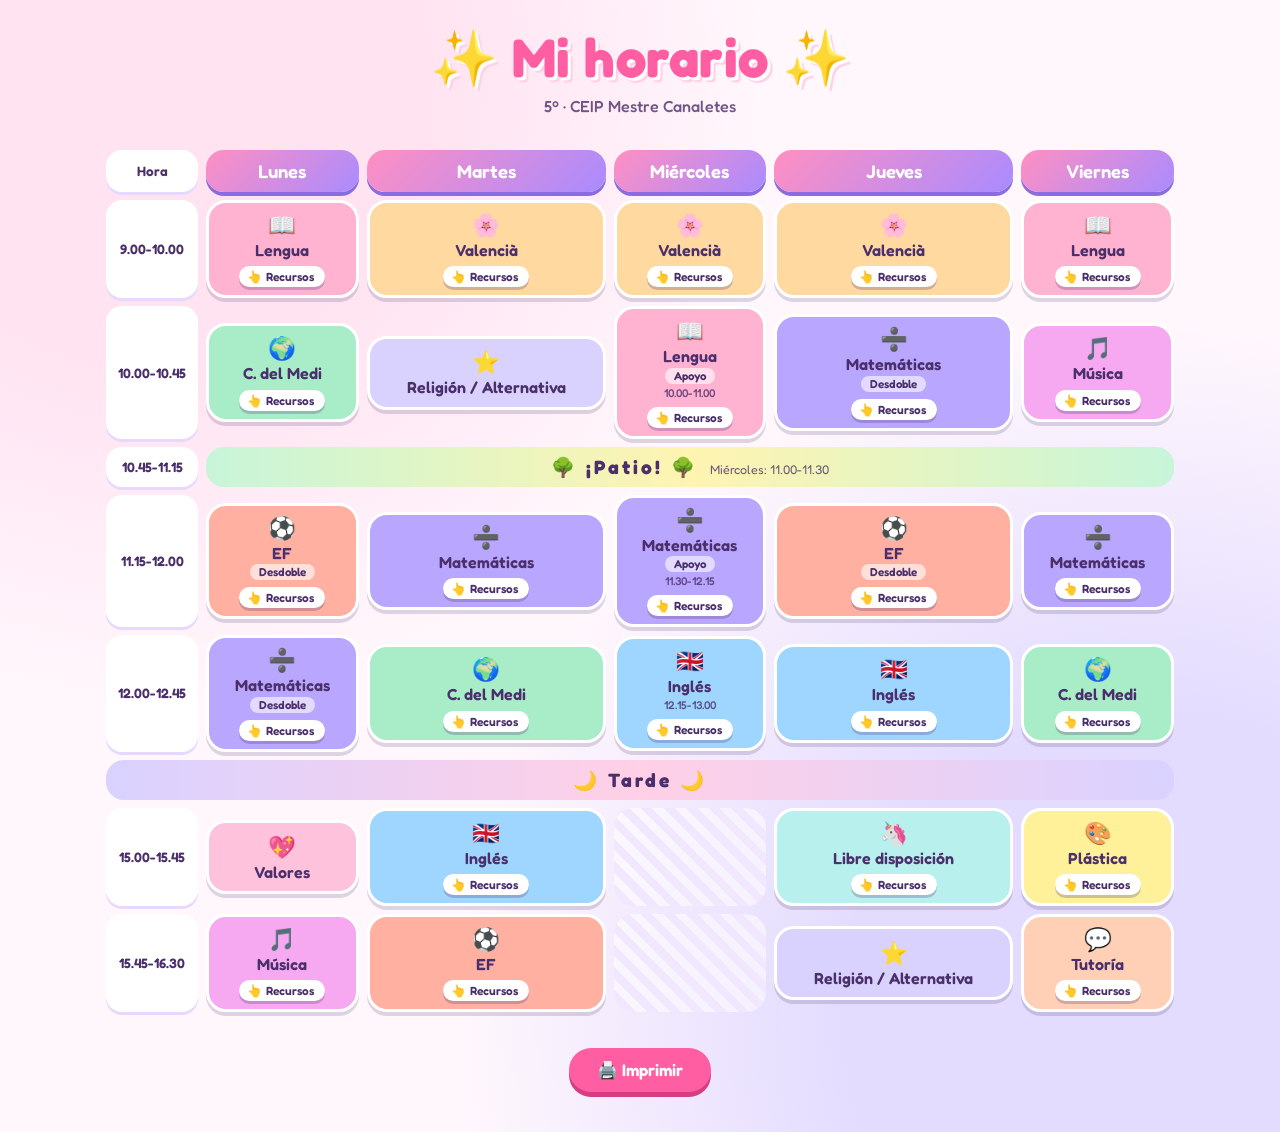
==== index.html @ f4cc891e "Horario 5º Olivia" ====
<!DOCTYPE html>
<html lang="es"><head><meta charset="UTF-8">
<meta name="viewport" content="width=device-width, initial-scale=1">
<title>Mi horario · 5º</title>
<link href="https://fonts.googleapis.com/css2?family=Fredoka:wght@400;500;600;700&display=swap" rel="stylesheet">
<link rel="stylesheet" href="css/estilos.css">
</head><body>
<header><h1>✨ Mi horario ✨</h1><p>5º · CEIP Mestre Canaletes</p></header>
<div class="wrap">
<table><thead><tr><th class="hora">Hora</th>
<th class="dia d0"><span>Lunes</span></th>
<th class="dia d1"><span>Martes</span></th>
<th class="dia d2"><span>Miércoles</span></th>
<th class="dia d3"><span>Jueves</span></th>
<th class="dia d4"><span>Viernes</span></th>
</tr></thead><tbody>
<tr><th class="hora">9.00-10.00</th>
<td class="m lengua"><div class="card"><span class="ico">📖</span><strong>Lengua</strong><a class="rec" href="https://www.mundoprimaria.com/juegos-educativos/juegos-lenguaje" target="_blank" rel="noopener noreferrer" aria-label="Recursos de Lengua" title="Recursos de Lengua"><span class="dedo" aria-hidden="true">👆</span>Recursos</a></div></td>
<td class="m valencia"><div class="card"><span class="ico">🌸</span><strong>Valencià</strong><a class="rec" href="https://www.avl.gva.es/lexicval/" target="_blank" rel="noopener noreferrer" aria-label="Recursos de Valencià" title="Recursos de Valencià"><span class="dedo" aria-hidden="true">👆</span>Recursos</a></div></td>
<td class="m valencia"><div class="card"><span class="ico">🌸</span><strong>Valencià</strong><a class="rec" href="https://www.avl.gva.es/lexicval/" target="_blank" rel="noopener noreferrer" aria-label="Recursos de Valencià" title="Recursos de Valencià"><span class="dedo" aria-hidden="true">👆</span>Recursos</a></div></td>
<td class="m valencia"><div class="card"><span class="ico">🌸</span><strong>Valencià</strong><a class="rec" href="https://www.avl.gva.es/lexicval/" target="_blank" rel="noopener noreferrer" aria-label="Recursos de Valencià" title="Recursos de Valencià"><span class="dedo" aria-hidden="true">👆</span>Recursos</a></div></td>
<td class="m lengua"><div class="card"><span class="ico">📖</span><strong>Lengua</strong><a class="rec" href="https://www.mundoprimaria.com/juegos-educativos/juegos-lenguaje" target="_blank" rel="noopener noreferrer" aria-label="Recursos de Lengua" title="Recursos de Lengua"><span class="dedo" aria-hidden="true">👆</span>Recursos</a></div></td>
</tr>
<tr><th class="hora">10.00-10.45</th>
<td class="m medi"><div class="card"><span class="ico">🌍</span><strong>C. del Medi</strong><a class="rec" href="https://www.mundoprimaria.com/juegos-educativos/juegos-ciencias" target="_blank" rel="noopener noreferrer" aria-label="Recursos de C. del Medi" title="Recursos de C. del Medi"><span class="dedo" aria-hidden="true">👆</span>Recursos</a></div></td>
<td class="m religion"><div class="card"><span class="ico">⭐</span><strong>Religión / Alternativa</strong></div></td>
<td class="m lengua"><div class="card"><span class="ico">📖</span><strong>Lengua</strong><em>Apoyo</em><small>10.00-11.00</small><a class="rec" href="https://www.mundoprimaria.com/juegos-educativos/juegos-lenguaje" target="_blank" rel="noopener noreferrer" aria-label="Recursos de Lengua" title="Recursos de Lengua"><span class="dedo" aria-hidden="true">👆</span>Recursos</a></div></td>
<td class="m mates"><div class="card"><span class="ico">➗</span><strong>Matemáticas</strong><em>Desdoble</em><a class="rec" href="https://www.mundoprimaria.com/juegos-educativos/juegos-matematicas/mates-areas-cursos" target="_blank" rel="noopener noreferrer" aria-label="Recursos de Matemáticas" title="Recursos de Matemáticas"><span class="dedo" aria-hidden="true">👆</span>Recursos</a></div></td>
<td class="m musica"><div class="card"><span class="ico">🎵</span><strong>Música</strong><a class="rec" href="http://valdemusica.blogspot.com/p/la-flauta-dulce.html" target="_blank" rel="noopener noreferrer" aria-label="Recursos de Música" title="Recursos de Música"><span class="dedo" aria-hidden="true">👆</span>Recursos</a></div></td>
</tr>
<tr class="banda patio"><th class="hora">10.45-11.15</th><td colspan="5"><span class="b">🌳 ¡Patio! 🌳</span><small>Miércoles: 11.00-11.30</small></td></tr>
<tr><th class="hora">11.15-12.00</th>
<td class="m ef"><div class="card"><span class="ico">⚽</span><strong>EF</strong><em>Desdoble</em><a class="rec" href="https://www.educacionfisicaenprimaria.es/ud-5ordm-y-6ordm-primaria.html" target="_blank" rel="noopener noreferrer" aria-label="Recursos de EF" title="Recursos de EF"><span class="dedo" aria-hidden="true">👆</span>Recursos</a></div></td>
<td class="m mates"><div class="card"><span class="ico">➗</span><strong>Matemáticas</strong><a class="rec" href="https://www.mundoprimaria.com/juegos-educativos/juegos-matematicas/mates-areas-cursos" target="_blank" rel="noopener noreferrer" aria-label="Recursos de Matemáticas" title="Recursos de Matemáticas"><span class="dedo" aria-hidden="true">👆</span>Recursos</a></div></td>
<td class="m mates"><div class="card"><span class="ico">➗</span><strong>Matemáticas</strong><em>Apoyo</em><small>11.30-12.15</small><a class="rec" href="https://www.mundoprimaria.com/juegos-educativos/juegos-matematicas/mates-areas-cursos" target="_blank" rel="noopener noreferrer" aria-label="Recursos de Matemáticas" title="Recursos de Matemáticas"><span class="dedo" aria-hidden="true">👆</span>Recursos</a></div></td>
<td class="m ef"><div class="card"><span class="ico">⚽</span><strong>EF</strong><em>Desdoble</em><a class="rec" href="https://www.educacionfisicaenprimaria.es/ud-5ordm-y-6ordm-primaria.html" target="_blank" rel="noopener noreferrer" aria-label="Recursos de EF" title="Recursos de EF"><span class="dedo" aria-hidden="true">👆</span>Recursos</a></div></td>
<td class="m mates"><div class="card"><span class="ico">➗</span><strong>Matemáticas</strong><a class="rec" href="https://www.mundoprimaria.com/juegos-educativos/juegos-matematicas/mates-areas-cursos" target="_blank" rel="noopener noreferrer" aria-label="Recursos de Matemáticas" title="Recursos de Matemáticas"><span class="dedo" aria-hidden="true">👆</span>Recursos</a></div></td>
</tr>
<tr><th class="hora">12.00-12.45</th>
<td class="m mates"><div class="card"><span class="ico">➗</span><strong>Matemáticas</strong><em>Desdoble</em><a class="rec" href="https://www.mundoprimaria.com/juegos-educativos/juegos-matematicas/mates-areas-cursos" target="_blank" rel="noopener noreferrer" aria-label="Recursos de Matemáticas" title="Recursos de Matemáticas"><span class="dedo" aria-hidden="true">👆</span>Recursos</a></div></td>
<td class="m medi"><div class="card"><span class="ico">🌍</span><strong>C. del Medi</strong><a class="rec" href="https://www.mundoprimaria.com/juegos-educativos/juegos-ciencias" target="_blank" rel="noopener noreferrer" aria-label="Recursos de C. del Medi" title="Recursos de C. del Medi"><span class="dedo" aria-hidden="true">👆</span>Recursos</a></div></td>
<td class="m ingles"><div class="card"><span class="ico">🇬🇧</span><strong>Inglés</strong><small>12.15-13.00</small><a class="rec" href="https://learnenglishkids.britishcouncil.org" target="_blank" rel="noopener noreferrer" aria-label="Recursos de Inglés" title="Recursos de Inglés"><span class="dedo" aria-hidden="true">👆</span>Recursos</a></div></td>
<td class="m ingles"><div class="card"><span class="ico">🇬🇧</span><strong>Inglés</strong><a class="rec" href="https://learnenglishkids.britishcouncil.org" target="_blank" rel="noopener noreferrer" aria-label="Recursos de Inglés" title="Recursos de Inglés"><span class="dedo" aria-hidden="true">👆</span>Recursos</a></div></td>
<td class="m medi"><div class="card"><span class="ico">🌍</span><strong>C. del Medi</strong><a class="rec" href="https://www.mundoprimaria.com/juegos-educativos/juegos-ciencias" target="_blank" rel="noopener noreferrer" aria-label="Recursos de C. del Medi" title="Recursos de C. del Medi"><span class="dedo" aria-hidden="true">👆</span>Recursos</a></div></td>
</tr>
<tr class="banda tarde"><td colspan="6"><span class="b">🌙 Tarde 🌙</span></td></tr>
<tr><th class="hora">15.00-15.45</th>
<td class="m valores"><div class="card"><span class="ico">💖</span><strong>Valores</strong></div></td>
<td class="m ingles"><div class="card"><span class="ico">🇬🇧</span><strong>Inglés</strong><a class="rec" href="https://learnenglishkids.britishcouncil.org" target="_blank" rel="noopener noreferrer" aria-label="Recursos de Inglés" title="Recursos de Inglés"><span class="dedo" aria-hidden="true">👆</span>Recursos</a></div></td>
<td class="vacio"></td>
<td class="m libre"><div class="card"><span class="ico">🦄</span><strong>Libre disposición</strong><a class="rec" href="https://www.mundoprimaria.com/juegos-educativos" target="_blank" rel="noopener noreferrer" aria-label="Recursos de Libre disposición" title="Recursos de Libre disposición"><span class="dedo" aria-hidden="true">👆</span>Recursos</a></div></td>
<td class="m plastica"><div class="card"><span class="ico">🎨</span><strong>Plástica</strong><a class="rec" href="https://www.guiainfantil.com/ocio/manualidades/" target="_blank" rel="noopener noreferrer" aria-label="Recursos de Plástica" title="Recursos de Plástica"><span class="dedo" aria-hidden="true">👆</span>Recursos</a></div></td>
</tr>
<tr><th class="hora">15.45-16.30</th>
<td class="m musica"><div class="card"><span class="ico">🎵</span><strong>Música</strong><a class="rec" href="http://valdemusica.blogspot.com/p/la-flauta-dulce.html" target="_blank" rel="noopener noreferrer" aria-label="Recursos de Música" title="Recursos de Música"><span class="dedo" aria-hidden="true">👆</span>Recursos</a></div></td>
<td class="m ef"><div class="card"><span class="ico">⚽</span><strong>EF</strong><a class="rec" href="https://www.educacionfisicaenprimaria.es/ud-5ordm-y-6ordm-primaria.html" target="_blank" rel="noopener noreferrer" aria-label="Recursos de EF" title="Recursos de EF"><span class="dedo" aria-hidden="true">👆</span>Recursos</a></div></td>
<td class="vacio"></td>
<td class="m religion"><div class="card"><span class="ico">⭐</span><strong>Religión / Alternativa</strong></div></td>
<td class="m tutoria"><div class="card"><span class="ico">💬</span><strong>Tutoría</strong><a class="rec" href="https://www.mundoprimaria.com/recursos-educativos" target="_blank" rel="noopener noreferrer" aria-label="Recursos de Tutoría" title="Recursos de Tutoría"><span class="dedo" aria-hidden="true">👆</span>Recursos</a></div></td>
</tr>
</tbody></table>
</div>
<div class="movil">
<section class="dia-m"><h2>Lunes</h2>
<div class="fila"><div class="hora">9.00-10.00</div><div class="m lengua"><div class="card"><span class="ico">📖</span><strong>Lengua</strong><a class="rec" href="https://www.mundoprimaria.com/juegos-educativos/juegos-lenguaje" target="_blank" rel="noopener noreferrer" aria-label="Recursos de Lengua" title="Recursos de Lengua"><span class="dedo" aria-hidden="true">👆</span>Recursos</a></div></div></div>
<div class="fila"><div class="hora">10.00-10.45</div><div class="m medi"><div class="card"><span class="ico">🌍</span><strong>C. del Medi</strong><a class="rec" href="https://www.mundoprimaria.com/juegos-educativos/juegos-ciencias" target="_blank" rel="noopener noreferrer" aria-label="Recursos de C. del Medi" title="Recursos de C. del Medi"><span class="dedo" aria-hidden="true">👆</span>Recursos</a></div></div></div>
<div class="tira patio">🌳 Patio · 10.45-11.15</div>
<div class="fila"><div class="hora">11.15-12.00</div><div class="m ef"><div class="card"><span class="ico">⚽</span><strong>EF</strong><em>Desdoble</em><a class="rec" href="https://www.educacionfisicaenprimaria.es/ud-5ordm-y-6ordm-primaria.html" target="_blank" rel="noopener noreferrer" aria-label="Recursos de EF" title="Recursos de EF"><span class="dedo" aria-hidden="true">👆</span>Recursos</a></div></div></div>
<div class="fila"><div class="hora">12.00-12.45</div><div class="m mates"><div class="card"><span class="ico">➗</span><strong>Matemáticas</strong><em>Desdoble</em><a class="rec" href="https://www.mundoprimaria.com/juegos-educativos/juegos-matematicas/mates-areas-cursos" target="_blank" rel="noopener noreferrer" aria-label="Recursos de Matemáticas" title="Recursos de Matemáticas"><span class="dedo" aria-hidden="true">👆</span>Recursos</a></div></div></div>
<div class="tira tarde">🌙 Tarde</div>
<div class="fila"><div class="hora">15.00-15.45</div><div class="m valores"><div class="card"><span class="ico">💖</span><strong>Valores</strong></div></div></div>
<div class="fila"><div class="hora">15.45-16.30</div><div class="m musica"><div class="card"><span class="ico">🎵</span><strong>Música</strong><a class="rec" href="http://valdemusica.blogspot.com/p/la-flauta-dulce.html" target="_blank" rel="noopener noreferrer" aria-label="Recursos de Música" title="Recursos de Música"><span class="dedo" aria-hidden="true">👆</span>Recursos</a></div></div></div>
</section>
<section class="dia-m"><h2>Martes</h2>
<div class="fila"><div class="hora">9.00-10.00</div><div class="m valencia"><div class="card"><span class="ico">🌸</span><strong>Valencià</strong><a class="rec" href="https://www.avl.gva.es/lexicval/" target="_blank" rel="noopener noreferrer" aria-label="Recursos de Valencià" title="Recursos de Valencià"><span class="dedo" aria-hidden="true">👆</span>Recursos</a></div></div></div>
<div class="fila"><div class="hora">10.00-10.45</div><div class="m religion"><div class="card"><span class="ico">⭐</span><strong>Religión / Alternativa</strong></div></div></div>
<div class="tira patio">🌳 Patio · 10.45-11.15</div>
<div class="fila"><div class="hora">11.15-12.00</div><div class="m mates"><div class="card"><span class="ico">➗</span><strong>Matemáticas</strong><a class="rec" href="https://www.mundoprimaria.com/juegos-educativos/juegos-matematicas/mates-areas-cursos" target="_blank" rel="noopener noreferrer" aria-label="Recursos de Matemáticas" title="Recursos de Matemáticas"><span class="dedo" aria-hidden="true">👆</span>Recursos</a></div></div></div>
<div class="fila"><div class="hora">12.00-12.45</div><div class="m medi"><div class="card"><span class="ico">🌍</span><strong>C. del Medi</strong><a class="rec" href="https://www.mundoprimaria.com/juegos-educativos/juegos-ciencias" target="_blank" rel="noopener noreferrer" aria-label="Recursos de C. del Medi" title="Recursos de C. del Medi"><span class="dedo" aria-hidden="true">👆</span>Recursos</a></div></div></div>
<div class="tira tarde">🌙 Tarde</div>
<div class="fila"><div class="hora">15.00-15.45</div><div class="m ingles"><div class="card"><span class="ico">🇬🇧</span><strong>Inglés</strong><a class="rec" href="https://learnenglishkids.britishcouncil.org" target="_blank" rel="noopener noreferrer" aria-label="Recursos de Inglés" title="Recursos de Inglés"><span class="dedo" aria-hidden="true">👆</span>Recursos</a></div></div></div>
<div class="fila"><div class="hora">15.45-16.30</div><div class="m ef"><div class="card"><span class="ico">⚽</span><strong>EF</strong><a class="rec" href="https://www.educacionfisicaenprimaria.es/ud-5ordm-y-6ordm-primaria.html" target="_blank" rel="noopener noreferrer" aria-label="Recursos de EF" title="Recursos de EF"><span class="dedo" aria-hidden="true">👆</span>Recursos</a></div></div></div>
</section>
<section class="dia-m"><h2>Miércoles</h2>
<div class="fila"><div class="hora">9.00-10.00</div><div class="m valencia"><div class="card"><span class="ico">🌸</span><strong>Valencià</strong><a class="rec" href="https://www.avl.gva.es/lexicval/" target="_blank" rel="noopener noreferrer" aria-label="Recursos de Valencià" title="Recursos de Valencià"><span class="dedo" aria-hidden="true">👆</span>Recursos</a></div></div></div>
<div class="fila"><div class="hora">10.00-11.00</div><div class="m lengua"><div class="card"><span class="ico">📖</span><strong>Lengua</strong><em>Apoyo</em><a class="rec" href="https://www.mundoprimaria.com/juegos-educativos/juegos-lenguaje" target="_blank" rel="noopener noreferrer" aria-label="Recursos de Lengua" title="Recursos de Lengua"><span class="dedo" aria-hidden="true">👆</span>Recursos</a></div></div></div>
<div class="tira patio">🌳 Patio · 11.00-11.30</div>
<div class="fila"><div class="hora">11.30-12.15</div><div class="m mates"><div class="card"><span class="ico">➗</span><strong>Matemáticas</strong><em>Apoyo</em><a class="rec" href="https://www.mundoprimaria.com/juegos-educativos/juegos-matematicas/mates-areas-cursos" target="_blank" rel="noopener noreferrer" aria-label="Recursos de Matemáticas" title="Recursos de Matemáticas"><span class="dedo" aria-hidden="true">👆</span>Recursos</a></div></div></div>
<div class="fila"><div class="hora">12.15-13.00</div><div class="m ingles"><div class="card"><span class="ico">🇬🇧</span><strong>Inglés</strong><a class="rec" href="https://learnenglishkids.britishcouncil.org" target="_blank" rel="noopener noreferrer" aria-label="Recursos de Inglés" title="Recursos de Inglés"><span class="dedo" aria-hidden="true">👆</span>Recursos</a></div></div></div>
</section>
<section class="dia-m"><h2>Jueves</h2>
<div class="fila"><div class="hora">9.00-10.00</div><div class="m valencia"><div class="card"><span class="ico">🌸</span><strong>Valencià</strong><a class="rec" href="https://www.avl.gva.es/lexicval/" target="_blank" rel="noopener noreferrer" aria-label="Recursos de Valencià" title="Recursos de Valencià"><span class="dedo" aria-hidden="true">👆</span>Recursos</a></div></div></div>
<div class="fila"><div class="hora">10.00-10.45</div><div class="m mates"><div class="card"><span class="ico">➗</span><strong>Matemáticas</strong><em>Desdoble</em><a class="rec" href="https://www.mundoprimaria.com/juegos-educativos/juegos-matematicas/mates-areas-cursos" target="_blank" rel="noopener noreferrer" aria-label="Recursos de Matemáticas" title="Recursos de Matemáticas"><span class="dedo" aria-hidden="true">👆</span>Recursos</a></div></div></div>
<div class="tira patio">🌳 Patio · 10.45-11.15</div>
<div class="fila"><div class="hora">11.15-12.00</div><div class="m ef"><div class="card"><span class="ico">⚽</span><strong>EF</strong><em>Desdoble</em><a class="rec" href="https://www.educacionfisicaenprimaria.es/ud-5ordm-y-6ordm-primaria.html" target="_blank" rel="noopener noreferrer" aria-label="Recursos de EF" title="Recursos de EF"><span class="dedo" aria-hidden="true">👆</span>Recursos</a></div></div></div>
<div class="fila"><div class="hora">12.00-12.45</div><div class="m ingles"><div class="card"><span class="ico">🇬🇧</span><strong>Inglés</strong><a class="rec" href="https://learnenglishkids.britishcouncil.org" target="_blank" rel="noopener noreferrer" aria-label="Recursos de Inglés" title="Recursos de Inglés"><span class="dedo" aria-hidden="true">👆</span>Recursos</a></div></div></div>
<div class="tira tarde">🌙 Tarde</div>
<div class="fila"><div class="hora">15.00-15.45</div><div class="m libre"><div class="card"><span class="ico">🦄</span><strong>Libre disposición</strong><a class="rec" href="https://www.mundoprimaria.com/juegos-educativos" target="_blank" rel="noopener noreferrer" aria-label="Recursos de Libre disposición" title="Recursos de Libre disposición"><span class="dedo" aria-hidden="true">👆</span>Recursos</a></div></div></div>
<div class="fila"><div class="hora">15.45-16.30</div><div class="m religion"><div class="card"><span class="ico">⭐</span><strong>Religión / Alternativa</strong></div></div></div>
</section>
<section class="dia-m"><h2>Viernes</h2>
<div class="fila"><div class="hora">9.00-10.00</div><div class="m lengua"><div class="card"><span class="ico">📖</span><strong>Lengua</strong><a class="rec" href="https://www.mundoprimaria.com/juegos-educativos/juegos-lenguaje" target="_blank" rel="noopener noreferrer" aria-label="Recursos de Lengua" title="Recursos de Lengua"><span class="dedo" aria-hidden="true">👆</span>Recursos</a></div></div></div>
<div class="fila"><div class="hora">10.00-10.45</div><div class="m musica"><div class="card"><span class="ico">🎵</span><strong>Música</strong><a class="rec" href="http://valdemusica.blogspot.com/p/la-flauta-dulce.html" target="_blank" rel="noopener noreferrer" aria-label="Recursos de Música" title="Recursos de Música"><span class="dedo" aria-hidden="true">👆</span>Recursos</a></div></div></div>
<div class="tira patio">🌳 Patio · 10.45-11.15</div>
<div class="fila"><div class="hora">11.15-12.00</div><div class="m mates"><div class="card"><span class="ico">➗</span><strong>Matemáticas</strong><a class="rec" href="https://www.mundoprimaria.com/juegos-educativos/juegos-matematicas/mates-areas-cursos" target="_blank" rel="noopener noreferrer" aria-label="Recursos de Matemáticas" title="Recursos de Matemáticas"><span class="dedo" aria-hidden="true">👆</span>Recursos</a></div></div></div>
<div class="fila"><div class="hora">12.00-12.45</div><div class="m medi"><div class="card"><span class="ico">🌍</span><strong>C. del Medi</strong><a class="rec" href="https://www.mundoprimaria.com/juegos-educativos/juegos-ciencias" target="_blank" rel="noopener noreferrer" aria-label="Recursos de C. del Medi" title="Recursos de C. del Medi"><span class="dedo" aria-hidden="true">👆</span>Recursos</a></div></div></div>
<div class="tira tarde">🌙 Tarde</div>
<div class="fila"><div class="hora">15.00-15.45</div><div class="m plastica"><div class="card"><span class="ico">🎨</span><strong>Plástica</strong><a class="rec" href="https://www.guiainfantil.com/ocio/manualidades/" target="_blank" rel="noopener noreferrer" aria-label="Recursos de Plástica" title="Recursos de Plástica"><span class="dedo" aria-hidden="true">👆</span>Recursos</a></div></div></div>
<div class="fila"><div class="hora">15.45-16.30</div><div class="m tutoria"><div class="card"><span class="ico">💬</span><strong>Tutoría</strong><a class="rec" href="https://www.mundoprimaria.com/recursos-educativos" target="_blank" rel="noopener noreferrer" aria-label="Recursos de Tutoría" title="Recursos de Tutoría"><span class="dedo" aria-hidden="true">👆</span>Recursos</a></div></div></div>
</section>
</div>
<button class="imprimir" type="button">🖨️ Imprimir</button>
<script src="js/script.js"></script>
</body></html>
---- css/estilos.css ----
:root{--font:'Fredoka','Baloo 2','Comic Sans MS',system-ui,sans-serif;--ink:#4a2f6b;
--lengua:#ffb3d1;--valencia:#ffd9a0;--mates:#b9a6ff;--medi:#a8ecc8;--ingles:#9fd6ff;--ef:#ffb0a0;
--musica:#f6a8f0;--plastica:#fff09a;--valores:#ffc2dc;--religion:#d9d2ff;--libre:#b8f0ee;--tutoria:#ffd0b5}
.lengua{--c:var(--lengua)}.valencia{--c:var(--valencia)}.mates{--c:var(--mates)}.medi{--c:var(--medi)}
.ingles{--c:var(--ingles)}.ef{--c:var(--ef)}.musica{--c:var(--musica)}.plastica{--c:var(--plastica)}
.valores{--c:var(--valores)}.religion{--c:var(--religion)}.libre{--c:var(--libre)}.tutoria{--c:var(--tutoria)}

*{box-sizing:border-box;-webkit-tap-highlight-color:transparent;-webkit-print-color-adjust:exact;print-color-adjust:exact}
body{margin:0;font-family:var(--font);color:var(--ink);padding:24px 16px 40px;
background:radial-gradient(circle at 12% 8%,#ffe3f1 0 18%,transparent 40%),radial-gradient(circle at 90% 90%,#e3dcff 0 20%,transparent 45%),#fff7fc}
header{text-align:center;margin-bottom:18px}
h1{margin:0;font-size:clamp(2rem,6vw,3.4rem);font-weight:700;letter-spacing:.5px;color:#ff5fa2;text-shadow:3px 3px 0 #fff,5px 5px 0 #ffd0e6;display:inline-block;transition:transform .4s cubic-bezier(.3,1.6,.5,1)}
h1:hover,h1.tap{transform:rotate(-3deg) scale(1.06)}
header p{margin:6px 0 0;font-weight:500;opacity:.8}
.wrap{max-width:1100px;margin:0 auto;overflow-x:auto;padding:8px}
table{width:100%;min-width:760px;border-collapse:separate;border-spacing:8px}
th,td{padding:0}
.hora{width:92px;font-size:.85rem;font-weight:600;background:#fff;border-radius:16px;padding:8px 4px;text-align:center;box-shadow:0 3px 0 #e7d8ff}
.dia span{display:block;background:linear-gradient(135deg,#ff8fc2,#a98bff);color:#fff;border-radius:18px;padding:10px 4px;font-size:1.15rem;font-weight:600;box-shadow:0 4px 0 #8a6be0;transition:transform .25s,box-shadow .25s;cursor:default}
.dia span:hover,.dia span.tap{animation:wiggle .5s ease;transform:translateY(-3px);box-shadow:0 7px 0 #8a6be0}
.card{height:100%;min-height:74px;display:flex;flex-direction:column;align-items:center;justify-content:center;gap:2px;text-align:center;
background:var(--c);border:3px solid #fff;border-radius:20px;padding:8px 6px;box-shadow:0 4px 0 rgba(74,47,107,.18);
transition:transform .3s cubic-bezier(.3,1.7,.5,1),box-shadow .3s,filter .3s;cursor:default}
.card strong{font-size:1rem;font-weight:600;line-height:1.15}
.card em{font-style:normal;font-size:.72rem;font-weight:600;background:#fff9;border-radius:99px;padding:1px 9px}
.card small{font-size:.7rem;font-weight:500;opacity:.8}
.card{position:relative}
.rec{position:relative;margin-top:5px;display:inline-flex;align-items:center;gap:4px;padding:3px 11px 3px 8px;font-size:.74rem;font-weight:600;color:var(--ink);text-decoration:none;background:#fff;border-radius:99px;box-shadow:0 3px 0 rgba(74,47,107,.25);cursor:pointer;animation:llamada 3.2s ease-in-out infinite;transition:background .2s,color .2s,box-shadow .2s}
.rec::after{content:"";position:absolute;inset:0;border-radius:inherit;pointer-events:none;animation:onda 3.2s ease-out infinite;animation-delay:inherit}
.rec .dedo{display:inline-block;animation:toque 3.2s ease-in-out infinite;animation-delay:inherit}
.rec:visited{color:var(--ink)}
.rec:hover,.rec:focus-visible{animation:none;background:#ff5fa2;color:#fff;transform:translateY(-2px) scale(1.12);box-shadow:0 5px 0 #d63d82}
.rec:hover .dedo,.rec:focus-visible .dedo{animation:toque .6s ease-in-out infinite}
.rec:active{transform:translateY(2px) scale(.95);box-shadow:0 1px 0 #d63d82}
.card.tap .rec{animation:llamada .7s ease-in-out}
@keyframes llamada{0%,70%,100%{transform:scale(1)}78%{transform:scale(1.14)}86%{transform:scale(.95)}93%{transform:scale(1.05)}}
@keyframes onda{0%,70%{box-shadow:0 0 0 0 #ff5fa2b3}100%{box-shadow:0 0 0 12px #ff5fa200}}
@keyframes toque{0%,66%,100%{transform:translateY(0)}74%{transform:translateY(-4px)}80%{transform:translateY(2px) scale(.85)}88%{transform:translateY(0)}}
.ico{font-size:1.4rem;transition:transform .3s}
.card:hover,.card.tap{transform:translateY(-6px) rotate(-2deg) scale(1.07);box-shadow:0 12px 0 rgba(74,47,107,.2),0 0 0 4px #fff;filter:saturate(1.2);z-index:2;position:relative}
tr:nth-child(even) .card:hover,tr:nth-child(even) .card.tap{transform:translateY(-6px) rotate(2deg) scale(1.07)}
.card:hover .ico,.card.tap .ico{animation:bounce .6s ease infinite}
.card:active{transform:scale(.95)}
.vacio{background:repeating-linear-gradient(45deg,#fff8,#fff8 8px,#f1e8ff 8px,#f1e8ff 16px);border-radius:20px}
.banda td,.banda .hora{vertical-align:middle}
.banda td{text-align:center;border-radius:18px;padding:8px;transition:transform .3s}
.banda .b{font-size:1.2rem;font-weight:700;letter-spacing:3px}
.banda small{margin-left:12px;font-size:.78rem;opacity:.8}
.patio td{background:linear-gradient(90deg,#c7f5d9,#fff4b0,#c7f5d9)}
.tarde td{background:linear-gradient(90deg,#d9d2ff,#ffd0e6,#d9d2ff)}
.banda td:hover,.banda td.tap{transform:scale(1.02)}
.banda td:hover .b,.banda td.tap .b{display:inline-block;animation:wiggle .6s ease}
@keyframes wiggle{0%,100%{transform:rotate(0)}25%{transform:rotate(-4deg)}75%{transform:rotate(4deg)}}
@keyframes bounce{0%,100%{transform:translateY(0)}50%{transform:translateY(-6px) scale(1.2)}}
.movil{display:none}
@media (max-width:700px){
body{padding:14px 10px 32px}
.wrap{display:none}
.movil{display:block;max-width:480px;margin:0 auto}
.dia-m{margin-bottom:20px}
.dia-m h2{margin:0 0 10px;color:#fff;background:linear-gradient(135deg,#ff8fc2,#a98bff);border-radius:20px;padding:10px;text-align:center;font-size:1.3rem;font-weight:600;box-shadow:0 4px 0 #8a6be0}
.fila{display:grid;grid-template-columns:76px 1fr;gap:8px;margin-bottom:8px}
.fila .hora{width:auto;display:flex;align-items:center;justify-content:center;font-size:.78rem;padding:4px}
.fila .card{min-height:68px}
.rec{margin-top:7px;padding:7px 16px 7px 12px;font-size:.9rem}
.tira{text-align:center;border-radius:16px;padding:7px;font-weight:700;letter-spacing:2px;margin:10px 0}
.tira.patio{background:linear-gradient(90deg,#c7f5d9,#fff4b0,#c7f5d9)}
.tira.tarde{background:linear-gradient(90deg,#d9d2ff,#ffd0e6,#d9d2ff)}
.imprimir{width:100%;max-width:480px;padding:14px}
}
.imprimir{display:block;margin:20px auto 0;font:600 1.05rem var(--font);color:#fff;background:#ff5fa2;border:0;border-radius:99px;padding:12px 28px;box-shadow:0 5px 0 #d63d82;cursor:pointer;transition:transform .2s,box-shadow .2s}
.imprimir:hover{transform:translateY(-3px) scale(1.05);box-shadow:0 8px 0 #d63d82}
.imprimir:active{transform:translateY(3px);box-shadow:0 2px 0 #d63d82}
:focus-visible{outline:3px solid #7a4cff;outline-offset:3px}
@media (prefers-reduced-motion:reduce){*{animation:none!important;transition:none!important}}
@media print{
.movil{display:none!important}.wrap{display:block!important}
@page{size:A4 landscape;margin:8mm}
body{background:#fff;padding:0}
header{margin-bottom:2mm}h1{font-size:24pt;text-shadow:none;transform:none}
.wrap{overflow:visible;max-width:none;padding:0}
table{min-width:0;border-spacing:1.6mm}
.hora{width:23mm;font-size:8.5pt;box-shadow:none;border:.3mm solid #b9a6ff}
.dia span{box-shadow:none;padding:2mm;font-size:12pt}
.card{min-height:15mm;box-shadow:none;border:.4mm solid #4a2f6b;padding:1.2mm;transform:none!important;filter:none!important}
.card strong{font-size:10pt}.ico{font-size:12pt}
.rec{display:none}
.banda td{padding:1.4mm}
tr{break-inside:avoid}
.imprimir{display:none}}
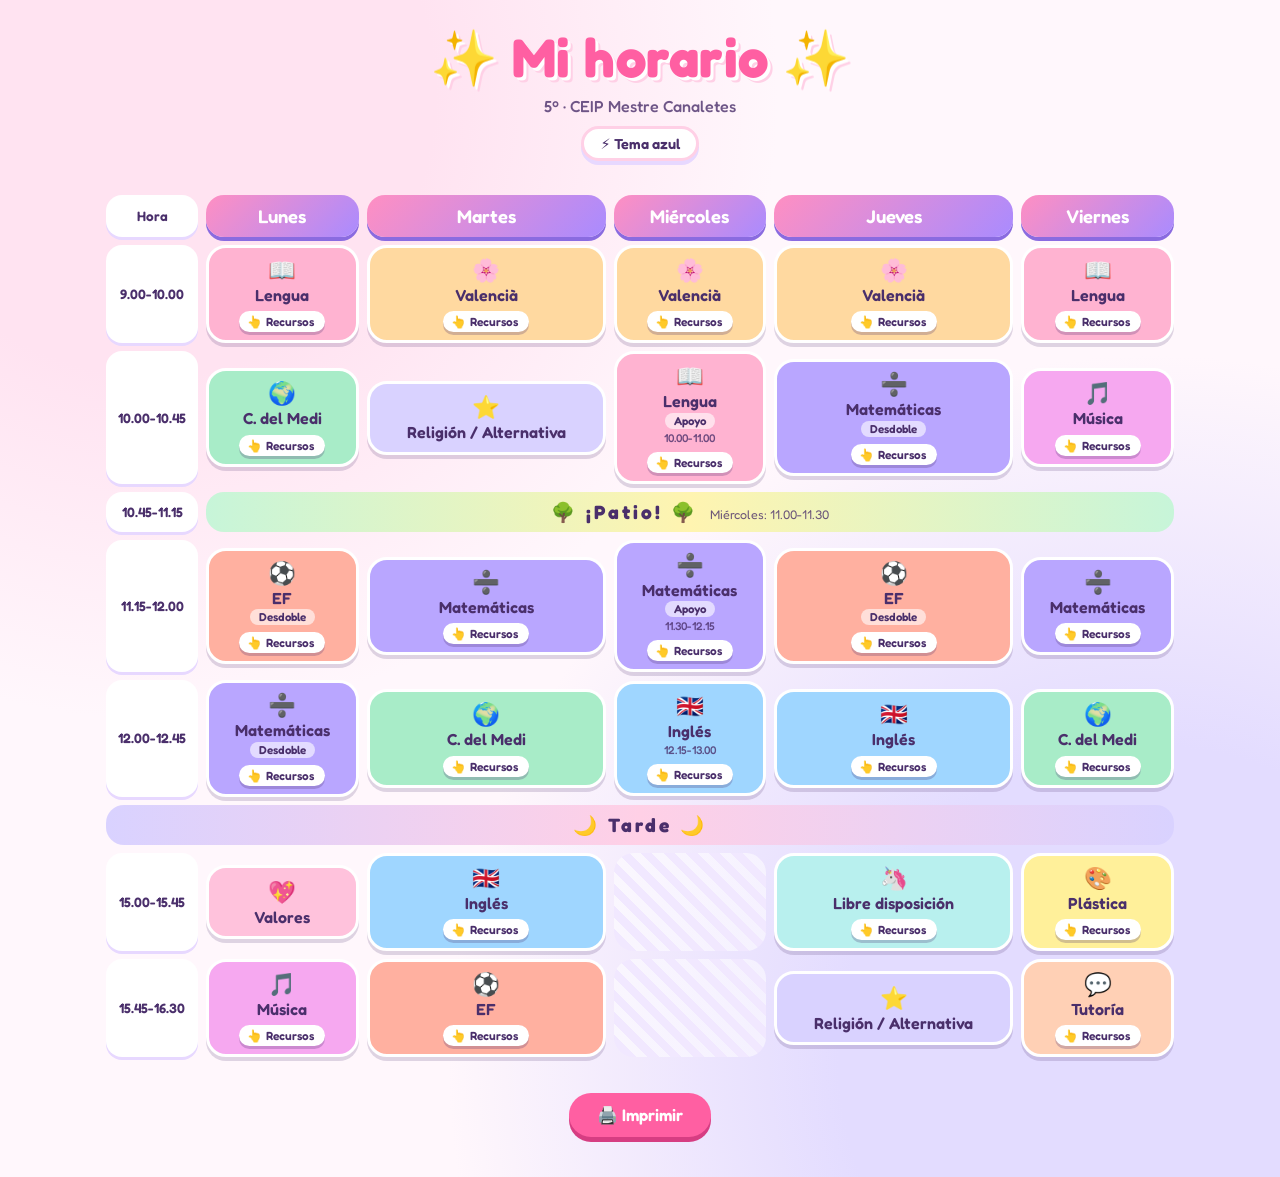
==== commit cd680a1f: "Cambio tema" ====
--- a/index.html
+++ b/index.html
@@ -4,8 +4,9 @@
 <title>Mi horario · 5º</title>
 <link href="https://fonts.googleapis.com/css2?family=Fredoka:wght@400;500;600;700&display=swap" rel="stylesheet">
 <link rel="stylesheet" href="css/estilos.css">
+<script src="js/script.js"></script>
 </head><body>
-<header><h1>✨ Mi horario ✨</h1><p>5º · CEIP Mestre Canaletes</p></header>
+<header><h1>✨ Mi horario ✨</h1><p>5º · CEIP Mestre Canaletes</p><button class="tema" type="button">⚡ Tema azul</button></header>
 <div class="wrap">
 <table><thead><tr><th class="hora">Hora</th>
 <th class="dia d0"><span>Lunes</span></th>
@@ -110,5 +111,4 @@
 </section>
 </div>
 <button class="imprimir" type="button">🖨️ Imprimir</button>
-<script src="js/script.js"></script>
 </body></html>
--- a/css/estilos.css
+++ b/css/estilos.css
@@ -1,53 +1,67 @@
-:root{--font:'Fredoka','Baloo 2','Comic Sans MS',system-ui,sans-serif;--ink:#4a2f6b;
+/* Tema rosa (por defecto) */
+:root{--font:'Fredoka','Baloo 2','Comic Sans MS',system-ui,sans-serif;--ink:#4a2f6b;--ink-rgb:74,47,107;
+--acento:#ff5fa2;--acento-osc:#d63d82;--acento-suave:#ffd0e6;--onda:#ff5fa2b3;--foco:#7a4cff;
+--dia1:#ff8fc2;--dia2:#a98bff;--dia-sombra:#8a6be0;--hora-sombra:#e7d8ff;
+--fondo:#fff7fc;--fondo1:#ffe3f1;--fondo2:#e3dcff;--rayas:#f1e8ff;--tarde1:#d9d2ff;--tarde2:#ffd0e6;
 --lengua:#ffb3d1;--valencia:#ffd9a0;--mates:#b9a6ff;--medi:#a8ecc8;--ingles:#9fd6ff;--ef:#ffb0a0;
 --musica:#f6a8f0;--plastica:#fff09a;--valores:#ffc2dc;--religion:#d9d2ff;--libre:#b8f0ee;--tutoria:#ffd0b5}
+/* Tema azul */
+:root[data-tema="azul"]{--ink:#17365d;--ink-rgb:23,54,93;
+--acento:#1f8fff;--acento-osc:#0b5fc0;--acento-suave:#bfe3ff;--onda:#1f8fffb3;--foco:#0b5fc0;
+--dia1:#2f9bff;--dia2:#22c79a;--dia-sombra:#167a9e;--hora-sombra:#cfe6ff;
+--fondo:#f4f9ff;--fondo1:#dcefff;--fondo2:#d9f7e8;--rayas:#e1efff;--tarde1:#c9dcff;--tarde2:#ffe1b3;
+--lengua:#ffd36e;--valencia:#ffa27a;--mates:#9fb4ff;--medi:#9ee6a6;--ingles:#7fdcec;--ef:#ff8f80;
+--musica:#c3a6ff;--plastica:#ffe766;--valores:#bde98f;--religion:#c6d3ea;--libre:#86e6c6;--tutoria:#ffc68a}
 .lengua{--c:var(--lengua)}.valencia{--c:var(--valencia)}.mates{--c:var(--mates)}.medi{--c:var(--medi)}
 .ingles{--c:var(--ingles)}.ef{--c:var(--ef)}.musica{--c:var(--musica)}.plastica{--c:var(--plastica)}
 .valores{--c:var(--valores)}.religion{--c:var(--religion)}.libre{--c:var(--libre)}.tutoria{--c:var(--tutoria)}
 
 *{box-sizing:border-box;-webkit-tap-highlight-color:transparent;-webkit-print-color-adjust:exact;print-color-adjust:exact}
 body{margin:0;font-family:var(--font);color:var(--ink);padding:24px 16px 40px;
-background:radial-gradient(circle at 12% 8%,#ffe3f1 0 18%,transparent 40%),radial-gradient(circle at 90% 90%,#e3dcff 0 20%,transparent 45%),#fff7fc}
+background:radial-gradient(circle at 12% 8%,var(--fondo1) 0 18%,transparent 40%),radial-gradient(circle at 90% 90%,var(--fondo2) 0 20%,transparent 45%),var(--fondo);transition:background-color .4s}
 header{text-align:center;margin-bottom:18px}
-h1{margin:0;font-size:clamp(2rem,6vw,3.4rem);font-weight:700;letter-spacing:.5px;color:#ff5fa2;text-shadow:3px 3px 0 #fff,5px 5px 0 #ffd0e6;display:inline-block;transition:transform .4s cubic-bezier(.3,1.6,.5,1)}
+h1{margin:0;font-size:clamp(2rem,6vw,3.4rem);font-weight:700;letter-spacing:.5px;color:var(--acento);text-shadow:3px 3px 0 #fff,5px 5px 0 var(--acento-suave);display:inline-block;transition:transform .4s cubic-bezier(.3,1.6,.5,1)}
 h1:hover,h1.tap{transform:rotate(-3deg) scale(1.06)}
 header p{margin:6px 0 0;font-weight:500;opacity:.8}
+.tema{margin-top:10px;font:600 .9rem var(--font);color:var(--ink);background:#fff;border:3px solid var(--acento-suave);border-radius:99px;padding:6px 16px;box-shadow:0 4px 0 var(--hora-sombra);cursor:pointer;transition:transform .2s,box-shadow .2s}
+.tema:hover{transform:translateY(-2px) scale(1.05);box-shadow:0 6px 0 var(--hora-sombra)}
+.tema:active{transform:translateY(2px);box-shadow:0 1px 0 var(--hora-sombra)}
 .wrap{max-width:1100px;margin:0 auto;overflow-x:auto;padding:8px}
 table{width:100%;min-width:760px;border-collapse:separate;border-spacing:8px}
 th,td{padding:0}
-.hora{width:92px;font-size:.85rem;font-weight:600;background:#fff;border-radius:16px;padding:8px 4px;text-align:center;box-shadow:0 3px 0 #e7d8ff}
-.dia span{display:block;background:linear-gradient(135deg,#ff8fc2,#a98bff);color:#fff;border-radius:18px;padding:10px 4px;font-size:1.15rem;font-weight:600;box-shadow:0 4px 0 #8a6be0;transition:transform .25s,box-shadow .25s;cursor:default}
-.dia span:hover,.dia span.tap{animation:wiggle .5s ease;transform:translateY(-3px);box-shadow:0 7px 0 #8a6be0}
+.hora{width:92px;font-size:.85rem;font-weight:600;background:#fff;border-radius:16px;padding:8px 4px;text-align:center;box-shadow:0 3px 0 var(--hora-sombra)}
+.dia span{display:block;background:linear-gradient(135deg,var(--dia1),var(--dia2));color:#fff;border-radius:18px;padding:10px 4px;font-size:1.15rem;font-weight:600;box-shadow:0 4px 0 var(--dia-sombra);transition:transform .25s,box-shadow .25s;cursor:default}
+.dia span:hover,.dia span.tap{animation:wiggle .5s ease;transform:translateY(-3px);box-shadow:0 7px 0 var(--dia-sombra)}
 .card{height:100%;min-height:74px;display:flex;flex-direction:column;align-items:center;justify-content:center;gap:2px;text-align:center;
-background:var(--c);border:3px solid #fff;border-radius:20px;padding:8px 6px;box-shadow:0 4px 0 rgba(74,47,107,.18);
+background:var(--c);border:3px solid #fff;border-radius:20px;padding:8px 6px;box-shadow:0 4px 0 rgba(var(--ink-rgb),.18);
 transition:transform .3s cubic-bezier(.3,1.7,.5,1),box-shadow .3s,filter .3s;cursor:default}
 .card strong{font-size:1rem;font-weight:600;line-height:1.15}
 .card em{font-style:normal;font-size:.72rem;font-weight:600;background:#fff9;border-radius:99px;padding:1px 9px}
 .card small{font-size:.7rem;font-weight:500;opacity:.8}
 .card{position:relative}
-.rec{position:relative;margin-top:5px;display:inline-flex;align-items:center;gap:4px;padding:3px 11px 3px 8px;font-size:.74rem;font-weight:600;color:var(--ink);text-decoration:none;background:#fff;border-radius:99px;box-shadow:0 3px 0 rgba(74,47,107,.25);cursor:pointer;animation:llamada 3.2s ease-in-out infinite;transition:background .2s,color .2s,box-shadow .2s}
+.rec{position:relative;margin-top:5px;display:inline-flex;align-items:center;gap:4px;padding:3px 11px 3px 8px;font-size:.74rem;font-weight:600;color:var(--ink);text-decoration:none;background:#fff;border-radius:99px;box-shadow:0 3px 0 rgba(var(--ink-rgb),.25);cursor:pointer;animation:llamada 3.2s ease-in-out infinite;transition:background .2s,color .2s,box-shadow .2s}
 .rec::after{content:"";position:absolute;inset:0;border-radius:inherit;pointer-events:none;animation:onda 3.2s ease-out infinite;animation-delay:inherit}
 .rec .dedo{display:inline-block;animation:toque 3.2s ease-in-out infinite;animation-delay:inherit}
 .rec:visited{color:var(--ink)}
-.rec:hover,.rec:focus-visible{animation:none;background:#ff5fa2;color:#fff;transform:translateY(-2px) scale(1.12);box-shadow:0 5px 0 #d63d82}
+.rec:hover,.rec:focus-visible{animation:none;background:var(--acento);color:#fff;transform:translateY(-2px) scale(1.12);box-shadow:0 5px 0 var(--acento-osc)}
 .rec:hover .dedo,.rec:focus-visible .dedo{animation:toque .6s ease-in-out infinite}
-.rec:active{transform:translateY(2px) scale(.95);box-shadow:0 1px 0 #d63d82}
+.rec:active{transform:translateY(2px) scale(.95);box-shadow:0 1px 0 var(--acento-osc)}
 .card.tap .rec{animation:llamada .7s ease-in-out}
 @keyframes llamada{0%,70%,100%{transform:scale(1)}78%{transform:scale(1.14)}86%{transform:scale(.95)}93%{transform:scale(1.05)}}
-@keyframes onda{0%,70%{box-shadow:0 0 0 0 #ff5fa2b3}100%{box-shadow:0 0 0 12px #ff5fa200}}
+@keyframes onda{0%,70%{box-shadow:0 0 0 0 var(--onda)}100%{box-shadow:0 0 0 12px transparent}}
 @keyframes toque{0%,66%,100%{transform:translateY(0)}74%{transform:translateY(-4px)}80%{transform:translateY(2px) scale(.85)}88%{transform:translateY(0)}}
 .ico{font-size:1.4rem;transition:transform .3s}
-.card:hover,.card.tap{transform:translateY(-6px) rotate(-2deg) scale(1.07);box-shadow:0 12px 0 rgba(74,47,107,.2),0 0 0 4px #fff;filter:saturate(1.2);z-index:2;position:relative}
+.card:hover,.card.tap{transform:translateY(-6px) rotate(-2deg) scale(1.07);box-shadow:0 12px 0 rgba(var(--ink-rgb),.2),0 0 0 4px #fff;filter:saturate(1.2);z-index:2;position:relative}
 tr:nth-child(even) .card:hover,tr:nth-child(even) .card.tap{transform:translateY(-6px) rotate(2deg) scale(1.07)}
 .card:hover .ico,.card.tap .ico{animation:bounce .6s ease infinite}
 .card:active{transform:scale(.95)}
-.vacio{background:repeating-linear-gradient(45deg,#fff8,#fff8 8px,#f1e8ff 8px,#f1e8ff 16px);border-radius:20px}
+.vacio{background:repeating-linear-gradient(45deg,#fff8,#fff8 8px,var(--rayas) 8px,var(--rayas) 16px);border-radius:20px}
 .banda td,.banda .hora{vertical-align:middle}
 .banda td{text-align:center;border-radius:18px;padding:8px;transition:transform .3s}
 .banda .b{font-size:1.2rem;font-weight:700;letter-spacing:3px}
 .banda small{margin-left:12px;font-size:.78rem;opacity:.8}
 .patio td{background:linear-gradient(90deg,#c7f5d9,#fff4b0,#c7f5d9)}
-.tarde td{background:linear-gradient(90deg,#d9d2ff,#ffd0e6,#d9d2ff)}
+.tarde td{background:linear-gradient(90deg,var(--tarde1),var(--tarde2),var(--tarde1))}
 .banda td:hover,.banda td.tap{transform:scale(1.02)}
 .banda td:hover .b,.banda td.tap .b{display:inline-block;animation:wiggle .6s ease}
 @keyframes wiggle{0%,100%{transform:rotate(0)}25%{transform:rotate(-4deg)}75%{transform:rotate(4deg)}}
@@ -58,20 +72,20 @@
 .wrap{display:none}
 .movil{display:block;max-width:480px;margin:0 auto}
 .dia-m{margin-bottom:20px}
-.dia-m h2{margin:0 0 10px;color:#fff;background:linear-gradient(135deg,#ff8fc2,#a98bff);border-radius:20px;padding:10px;text-align:center;font-size:1.3rem;font-weight:600;box-shadow:0 4px 0 #8a6be0}
+.dia-m h2{margin:0 0 10px;color:#fff;background:linear-gradient(135deg,var(--dia1),var(--dia2));border-radius:20px;padding:10px;text-align:center;font-size:1.3rem;font-weight:600;box-shadow:0 4px 0 var(--dia-sombra)}
 .fila{display:grid;grid-template-columns:76px 1fr;gap:8px;margin-bottom:8px}
 .fila .hora{width:auto;display:flex;align-items:center;justify-content:center;font-size:.78rem;padding:4px}
 .fila .card{min-height:68px}
 .rec{margin-top:7px;padding:7px 16px 7px 12px;font-size:.9rem}
 .tira{text-align:center;border-radius:16px;padding:7px;font-weight:700;letter-spacing:2px;margin:10px 0}
 .tira.patio{background:linear-gradient(90deg,#c7f5d9,#fff4b0,#c7f5d9)}
-.tira.tarde{background:linear-gradient(90deg,#d9d2ff,#ffd0e6,#d9d2ff)}
+.tira.tarde{background:linear-gradient(90deg,var(--tarde1),var(--tarde2),var(--tarde1))}
 .imprimir{width:100%;max-width:480px;padding:14px}
 }
-.imprimir{display:block;margin:20px auto 0;font:600 1.05rem var(--font);color:#fff;background:#ff5fa2;border:0;border-radius:99px;padding:12px 28px;box-shadow:0 5px 0 #d63d82;cursor:pointer;transition:transform .2s,box-shadow .2s}
-.imprimir:hover{transform:translateY(-3px) scale(1.05);box-shadow:0 8px 0 #d63d82}
-.imprimir:active{transform:translateY(3px);box-shadow:0 2px 0 #d63d82}
-:focus-visible{outline:3px solid #7a4cff;outline-offset:3px}
+.imprimir{display:block;margin:20px auto 0;font:600 1.05rem var(--font);color:#fff;background:var(--acento);border:0;border-radius:99px;padding:12px 28px;box-shadow:0 5px 0 var(--acento-osc);cursor:pointer;transition:transform .2s,box-shadow .2s}
+.imprimir:hover{transform:translateY(-3px) scale(1.05);box-shadow:0 8px 0 var(--acento-osc)}
+.imprimir:active{transform:translateY(3px);box-shadow:0 2px 0 var(--acento-osc)}
+:focus-visible{outline:3px solid var(--foco);outline-offset:3px}
 @media (prefers-reduced-motion:reduce){*{animation:none!important;transition:none!important}}
 @media print{
 .movil{display:none!important}.wrap{display:block!important}
@@ -87,4 +101,4 @@
 .rec{display:none}
 .banda td{padding:1.4mm}
 tr{break-inside:avoid}
-.imprimir{display:none}}
+.imprimir,.tema{display:none}}
